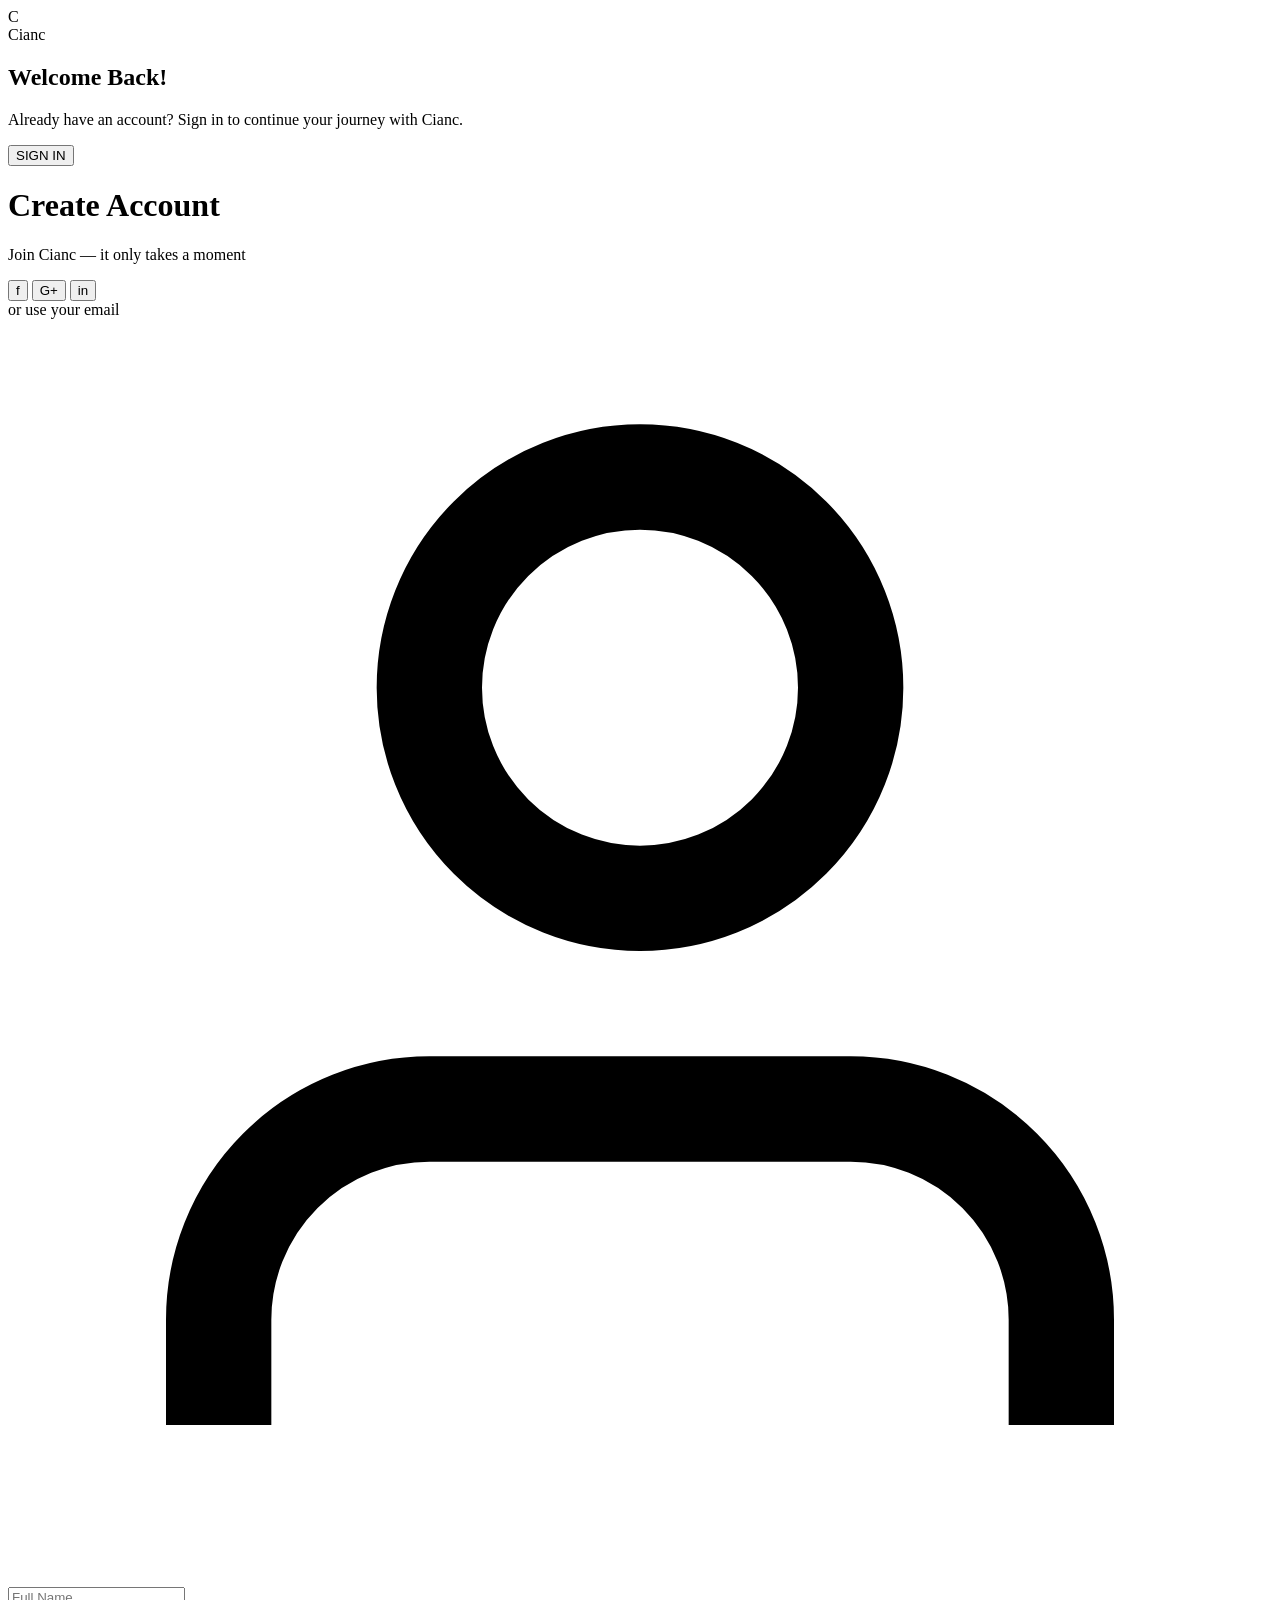
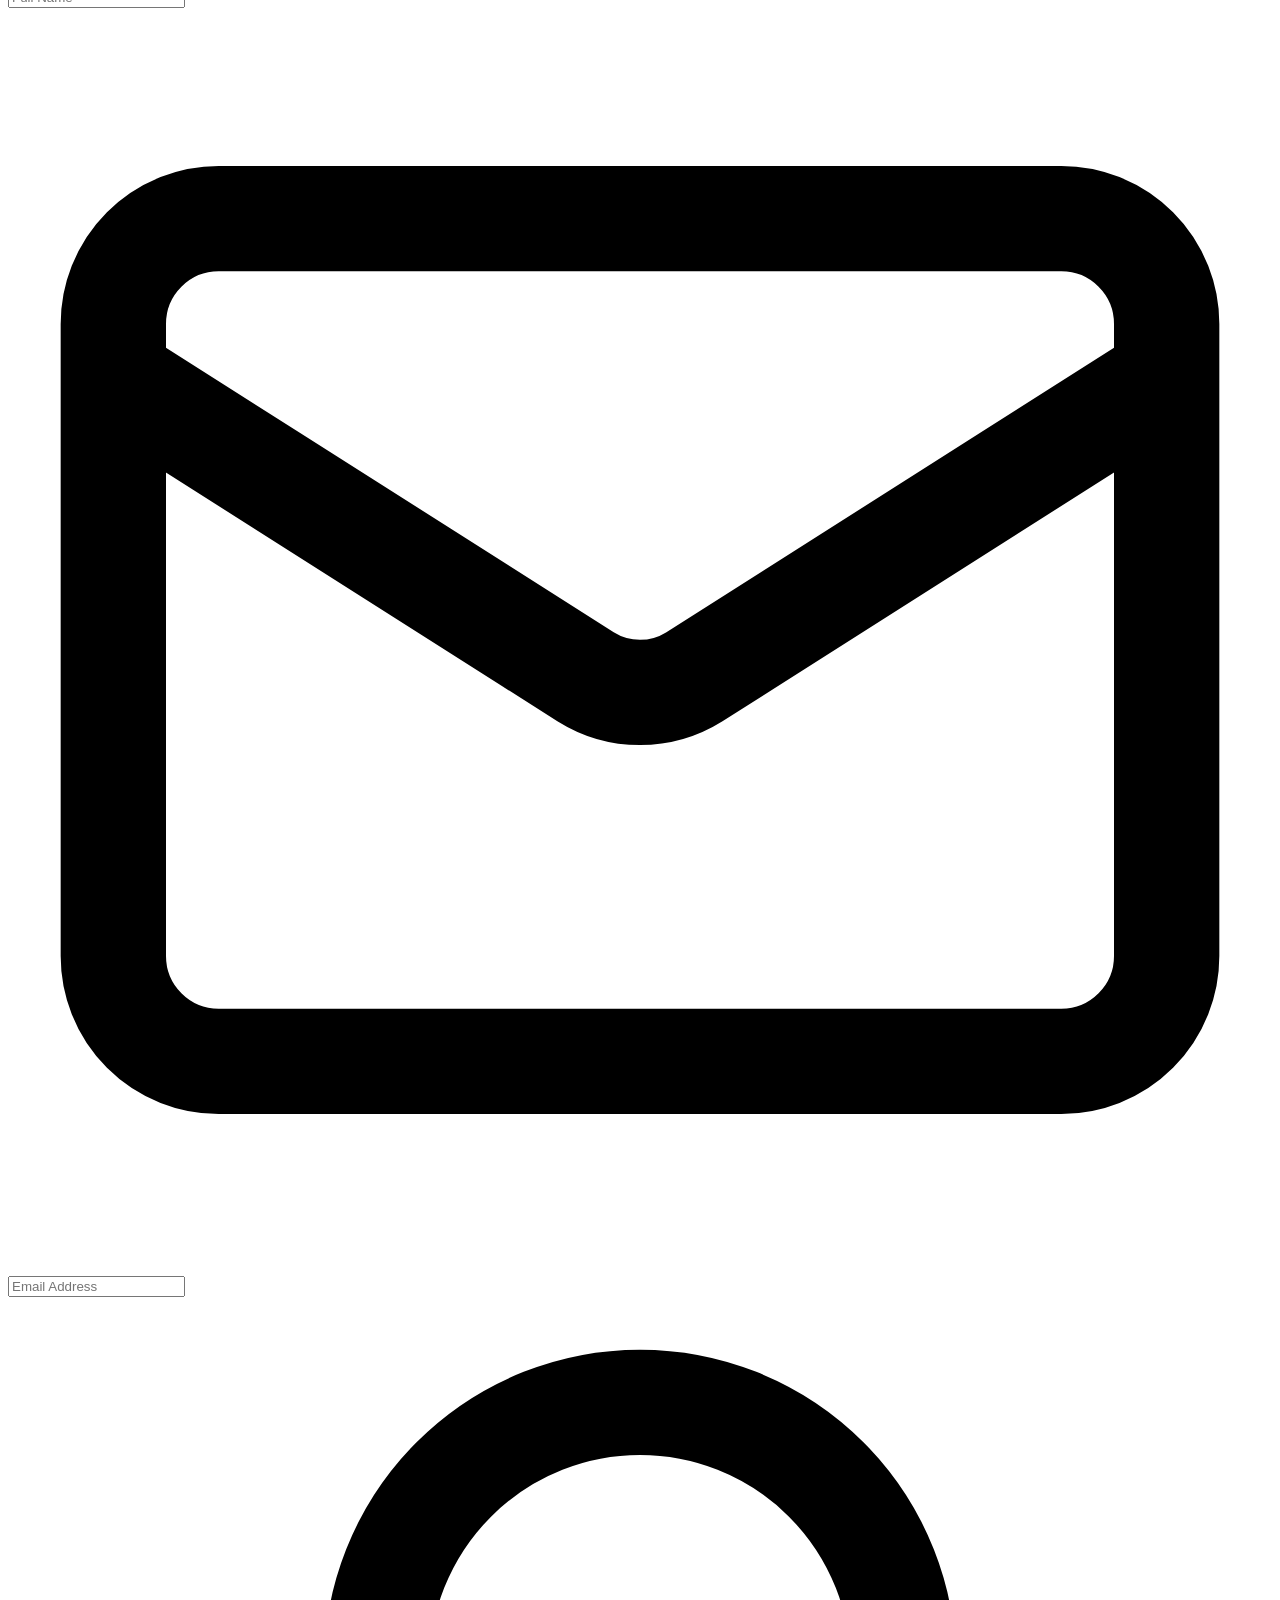
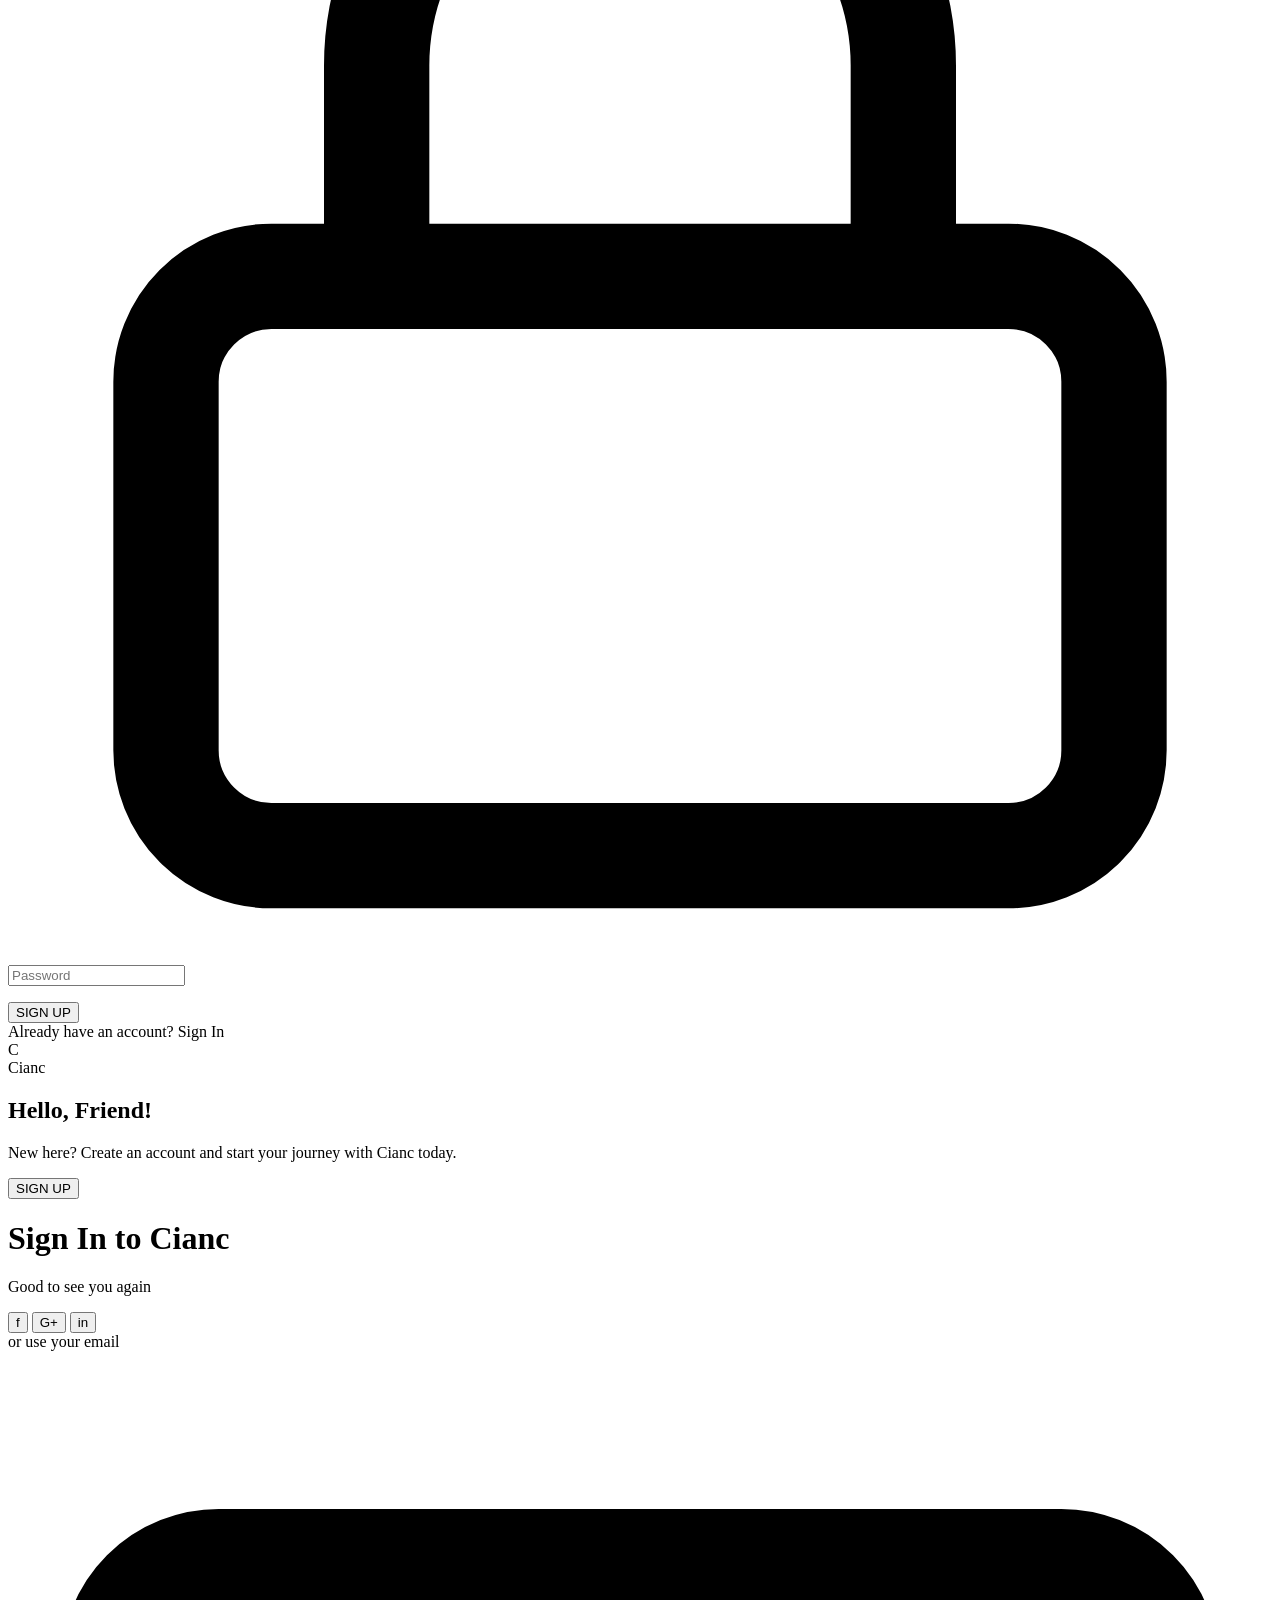
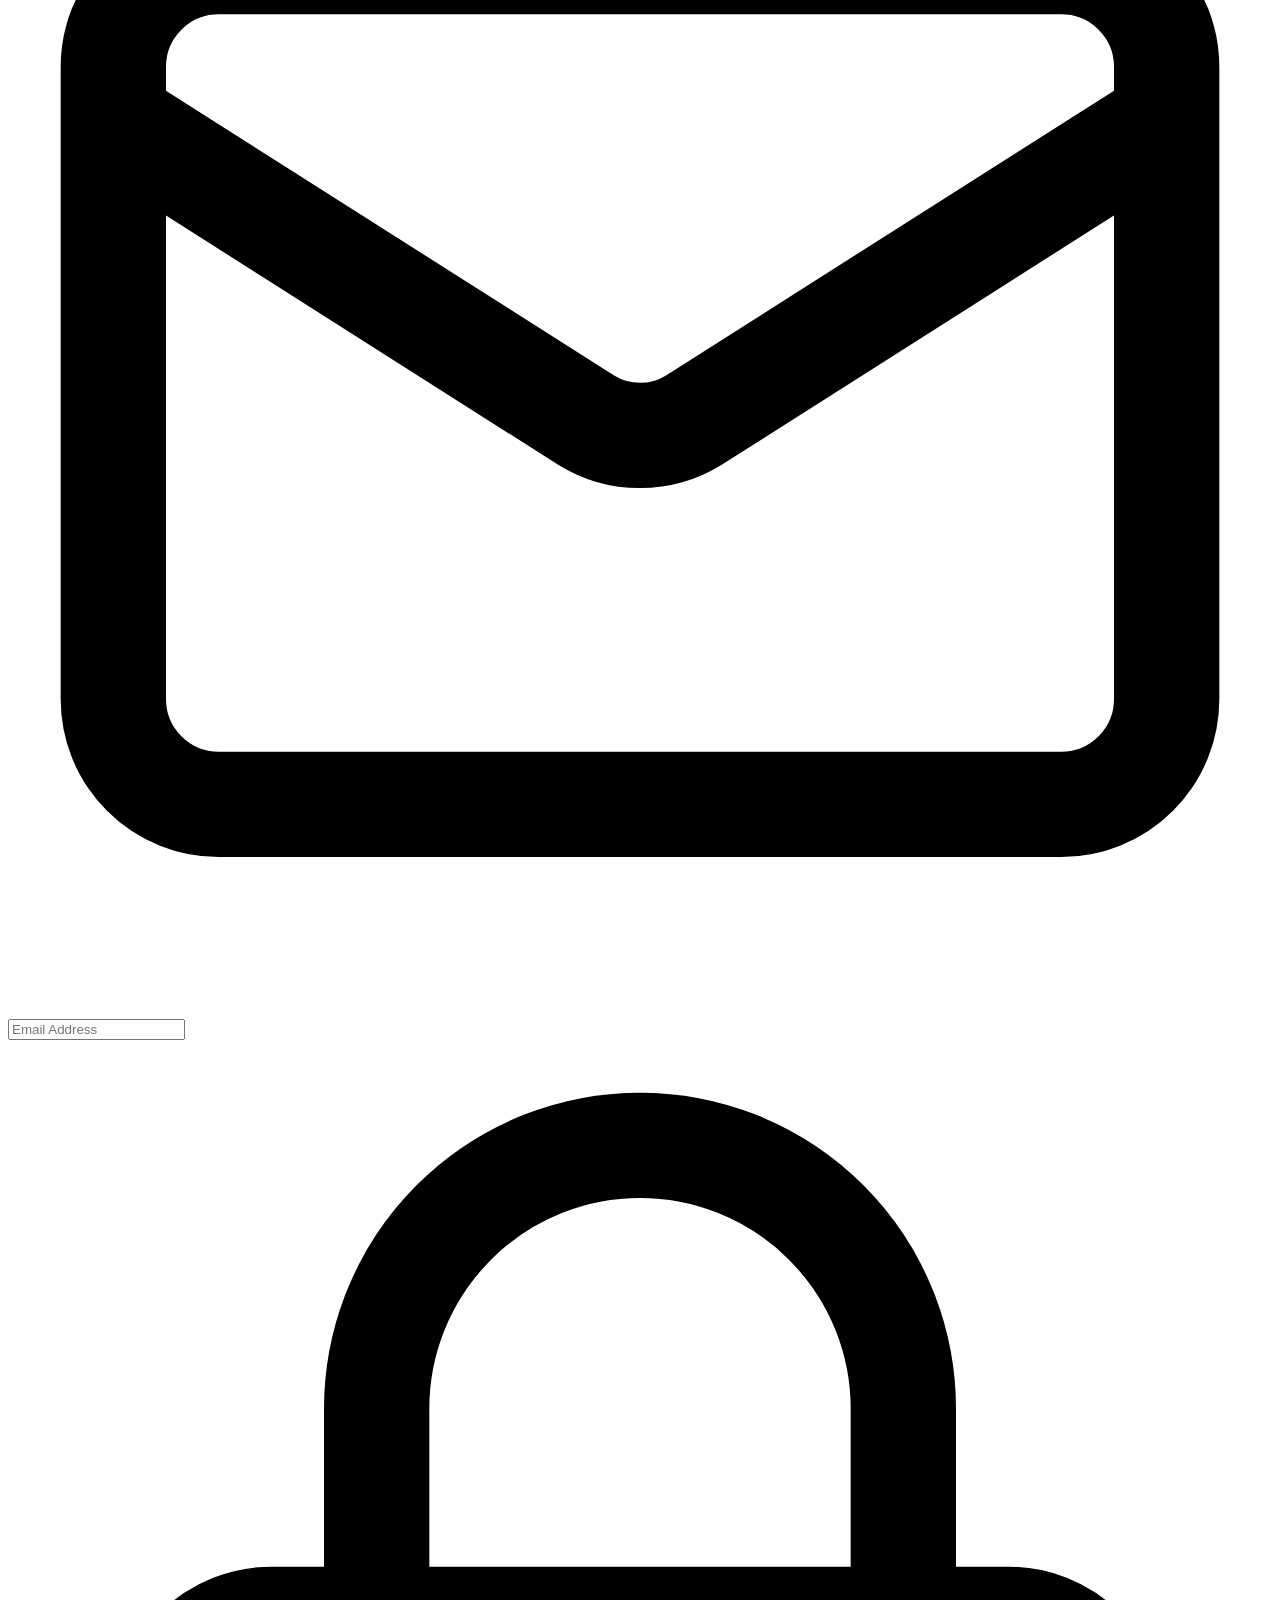
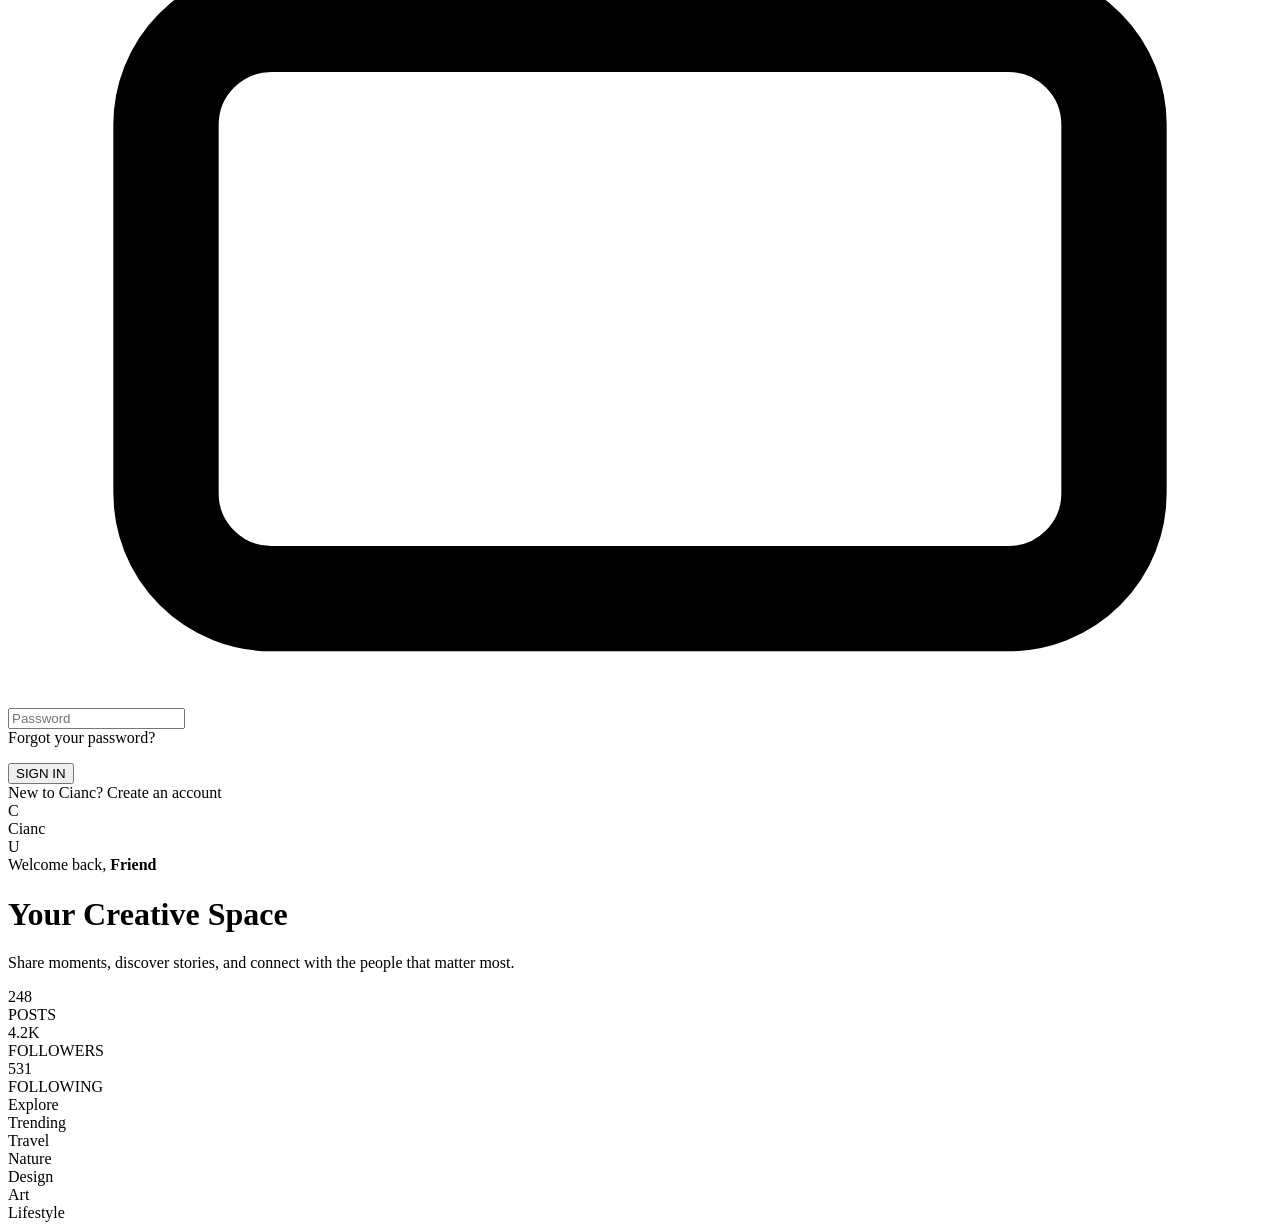
==== index.html @ 4370575b "Rename Home/index.html to index.html" ====
<!DOCTYPE html>
<html lang="en">
<head>
  <meta charset="UTF-8">
  <meta name="viewport" content="width=device-width, initial-scale=1.0">
  <title>Cianc</title>
  <link rel="preconnect" href="https://fonts.googleapis.com">
  <link href="https://fonts.googleapis.com/css2?family=Playfair+Display:wght@700&family=DM+Sans:wght@300;400;500;600&display=swap" rel="stylesheet">
  <link rel="stylesheet" href="style.css">
</head>
<body>

<div id="bg"></div>
<div class="toast" id="toast"></div>

<!-- ====== SIGNUP ====== -->
<div class="view active" id="view-signup">
  <div class="split-card">
    <div class="panel">
      <div class="panel-brand">
        <div class="panel-icon">C</div>
        <span class="panel-name">Cianc</span>
      </div>
      <div class="panel-body">
        <h2>Welcome Back!</h2>
        <p>Already have an account? Sign in to continue your journey with Cianc.</p>
        <button class="btn-outline" onclick="go('login')">SIGN IN</button>
      </div>
    </div>
    <div class="form-panel">
      <h1>Create Account</h1>
      <p class="sub">Join Cianc — it only takes a moment</p>
      <div class="socials">
        <button class="soc-btn">f</button>
        <button class="soc-btn">G+</button>
        <button class="soc-btn">in</button>
      </div>
      <div class="divider">or use your email</div>
      <div class="field">
        <svg viewBox="0 0 24 24" fill="none" stroke="currentColor" stroke-width="2"><path d="M20 21v-2a4 4 0 0 0-4-4H8a4 4 0 0 0-4 4v2"/><circle cx="12" cy="7" r="4"/></svg>
        <input type="text" id="su-name" placeholder="Full Name">
      </div>
      <div class="field">
        <svg viewBox="0 0 24 24" fill="none" stroke="currentColor" stroke-width="2"><rect x="2" y="4" width="20" height="16" rx="2"/><path d="m22 7-8.97 5.7a1.94 1.94 0 0 1-2.06 0L2 7"/></svg>
        <input type="email" id="su-email" placeholder="Email Address">
      </div>
      <div class="field">
        <svg viewBox="0 0 24 24" fill="none" stroke="currentColor" stroke-width="2"><rect x="3" y="11" width="18" height="11" rx="2"/><path d="M7 11V7a5 5 0 0 1 10 0v4"/></svg>
        <input type="password" id="su-pass" placeholder="Password">
      </div>
      <p class="errmsg" id="su-err"></p>
      <button class="btn-primary" id="su-btn" onclick="doSignup()">
        <span class="lbl">SIGN UP</span>
        <div class="spin"></div>
      </button>
      <div class="link-row">Already have an account? <a onclick="go('login')">Sign In</a></div>
    </div>
  </div>
</div>

<!-- ====== LOGIN ====== -->
<div class="view" id="view-login">
  <div class="split-card reverse">
    <div class="panel panel-right">
      <div class="panel-brand">
        <div class="panel-icon">C</div>
        <span class="panel-name">Cianc</span>
      </div>
      <div class="panel-body">
        <h2>Hello, Friend!</h2>
        <p>New here? Create an account and start your journey with Cianc today.</p>
        <button class="btn-outline" onclick="go('signup')">SIGN UP</button>
      </div>
    </div>
    <div class="form-panel form-panel-left">
      <h1>Sign In to Cianc</h1>
      <p class="sub">Good to see you again</p>
      <div class="socials">
        <button class="soc-btn">f</button>
        <button class="soc-btn">G+</button>
        <button class="soc-btn">in</button>
      </div>
      <div class="divider">or use your email</div>
      <div class="field">
        <svg viewBox="0 0 24 24" fill="none" stroke="currentColor" stroke-width="2"><rect x="2" y="4" width="20" height="16" rx="2"/><path d="m22 7-8.97 5.7a1.94 1.94 0 0 1-2.06 0L2 7"/></svg>
        <input type="email" id="li-email" placeholder="Email Address">
      </div>
      <div class="field">
        <svg viewBox="0 0 24 24" fill="none" stroke="currentColor" stroke-width="2"><rect x="3" y="11" width="18" height="11" rx="2"/><path d="M7 11V7a5 5 0 0 1 10 0v4"/></svg>
        <input type="password" id="li-pass" placeholder="Password">
      </div>
      <div class="forgot"><a>Forgot your password?</a></div>
      <p class="errmsg" id="li-err"></p>
      <button class="btn-primary" id="li-btn" onclick="doLogin()">
        <span class="lbl">SIGN IN</span>
        <div class="spin"></div>
      </button>
      <div class="link-row">New to Cianc? <a onclick="go('signup')">Create an account</a></div>
    </div>
  </div>
</div>

<!-- ====== HOME ====== -->
<div class="view" id="view-home">
  <nav class="nav">
    <div class="nav-brand">
      <div class="nav-icon">C</div>
      <span class="nav-title">Cianc</span>
    </div>
    <div class="nav-av" id="nav-av">U</div>
  </nav>
  <div class="home-inner">
    <div class="hero">
      <div class="hero-greet">Welcome back, <strong id="uname">Friend</strong></div>
      <h1>Your Creative Space</h1>
      <p>Share moments, discover stories, and connect with the people that matter most.</p>
    </div>
    <div class="stats">
      <div class="stat"><div class="stat-n">248</div><div class="stat-l">POSTS</div></div>
      <div class="stat"><div class="stat-n">4.2K</div><div class="stat-l">FOLLOWERS</div></div>
      <div class="stat"><div class="stat-n">531</div><div class="stat-l">FOLLOWING</div></div>
    </div>
    <div class="sec-title">Explore</div>
    <div class="grid">
      <div class="tile t1"><span class="tile-lbl">Trending</span></div>
      <div class="tile t2"><span class="tile-lbl">Travel</span></div>
      <div class="tile t3"><span class="tile-lbl">Nature</span></div>
      <div class="tile t4"><span class="tile-lbl">Design</span></div>
      <div class="tile t5"><span class="tile-lbl">Art</span></div>
      <div class="tile t6"><span class="tile-lbl">Lifestyle</span></div>
    </div>
  </div>
</div>

<script src="script.js"></script>
</body>
</html>
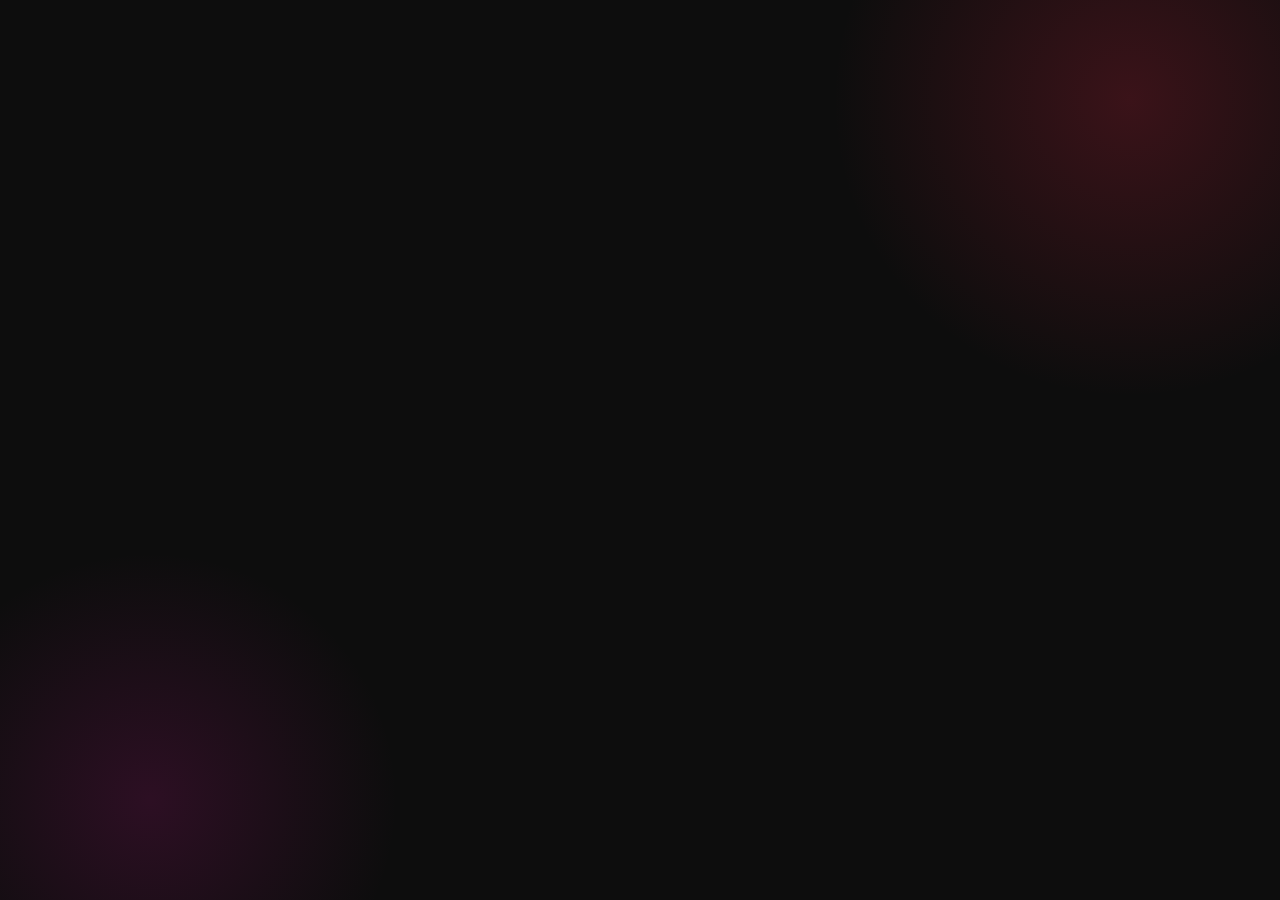
==== commit 93a7cc55: "Update index.html" ====
--- a/index.html
+++ b/index.html
@@ -10,128 +10,37 @@
 </head>
 <body>
 
-<div id="bg"></div>
-<div class="toast" id="toast"></div>
+  <div id="bg"></div>
 
-<!-- ====== SIGNUP ====== -->
-<div class="view active" id="view-signup">
-  <div class="split-card">
-    <div class="panel">
-      <div class="panel-brand">
-        <div class="panel-icon">C</div>
-        <span class="panel-name">Cianc</span>
-      </div>
-      <div class="panel-body">
-        <h2>Welcome Back!</h2>
-        <p>Already have an account? Sign in to continue your journey with Cianc.</p>
-        <button class="btn-outline" onclick="go('login')">SIGN IN</button>
-      </div>
+  <div class="landing">
+
+    <!-- Logo -->
+    <div class="brand">
+      <div class="brand-icon">C</div>
+      <span class="brand-name">Cianc</span>
     </div>
-    <div class="form-panel">
-      <h1>Create Account</h1>
-      <p class="sub">Join Cianc — it only takes a moment</p>
-      <div class="socials">
-        <button class="soc-btn">f</button>
-        <button class="soc-btn">G+</button>
-        <button class="soc-btn">in</button>
-      </div>
-      <div class="divider">or use your email</div>
-      <div class="field">
-        <svg viewBox="0 0 24 24" fill="none" stroke="currentColor" stroke-width="2"><path d="M20 21v-2a4 4 0 0 0-4-4H8a4 4 0 0 0-4 4v2"/><circle cx="12" cy="7" r="4"/></svg>
-        <input type="text" id="su-name" placeholder="Full Name">
-      </div>
-      <div class="field">
-        <svg viewBox="0 0 24 24" fill="none" stroke="currentColor" stroke-width="2"><rect x="2" y="4" width="20" height="16" rx="2"/><path d="m22 7-8.97 5.7a1.94 1.94 0 0 1-2.06 0L2 7"/></svg>
-        <input type="email" id="su-email" placeholder="Email Address">
-      </div>
-      <div class="field">
-        <svg viewBox="0 0 24 24" fill="none" stroke="currentColor" stroke-width="2"><rect x="3" y="11" width="18" height="11" rx="2"/><path d="M7 11V7a5 5 0 0 1 10 0v4"/></svg>
-        <input type="password" id="su-pass" placeholder="Password">
-      </div>
-      <p class="errmsg" id="su-err"></p>
-      <button class="btn-primary" id="su-btn" onclick="doSignup()">
-        <span class="lbl">SIGN UP</span>
-        <div class="spin"></div>
-      </button>
-      <div class="link-row">Already have an account? <a onclick="go('login')">Sign In</a></div>
+
+    <!-- Hero Text -->
+    <h1 class="landing-title">Your Creative Space</h1>
+    <p class="landing-sub">Share moments, discover stories, and connect with the people that matter most to you.</p>
+
+    <!-- Buttons -->
+    <div class="landing-btns">
+      <a href="signup.html" class="btn-grad">Get Started</a>
+      <a href="login.html" class="btn-ghost">Sign In</a>
     </div>
+
+    <!-- Decorative tiles preview -->
+    <div class="preview-grid">
+      <div class="pt t1"></div>
+      <div class="pt t2"></div>
+      <div class="pt t3"></div>
+      <div class="pt t4"></div>
+      <div class="pt t5"></div>
+      <div class="pt t6"></div>
+    </div>
+
   </div>
-</div>
 
-<!-- ====== LOGIN ====== -->
-<div class="view" id="view-login">
-  <div class="split-card reverse">
-    <div class="panel panel-right">
-      <div class="panel-brand">
-        <div class="panel-icon">C</div>
-        <span class="panel-name">Cianc</span>
-      </div>
-      <div class="panel-body">
-        <h2>Hello, Friend!</h2>
-        <p>New here? Create an account and start your journey with Cianc today.</p>
-        <button class="btn-outline" onclick="go('signup')">SIGN UP</button>
-      </div>
-    </div>
-    <div class="form-panel form-panel-left">
-      <h1>Sign In to Cianc</h1>
-      <p class="sub">Good to see you again</p>
-      <div class="socials">
-        <button class="soc-btn">f</button>
-        <button class="soc-btn">G+</button>
-        <button class="soc-btn">in</button>
-      </div>
-      <div class="divider">or use your email</div>
-      <div class="field">
-        <svg viewBox="0 0 24 24" fill="none" stroke="currentColor" stroke-width="2"><rect x="2" y="4" width="20" height="16" rx="2"/><path d="m22 7-8.97 5.7a1.94 1.94 0 0 1-2.06 0L2 7"/></svg>
-        <input type="email" id="li-email" placeholder="Email Address">
-      </div>
-      <div class="field">
-        <svg viewBox="0 0 24 24" fill="none" stroke="currentColor" stroke-width="2"><rect x="3" y="11" width="18" height="11" rx="2"/><path d="M7 11V7a5 5 0 0 1 10 0v4"/></svg>
-        <input type="password" id="li-pass" placeholder="Password">
-      </div>
-      <div class="forgot"><a>Forgot your password?</a></div>
-      <p class="errmsg" id="li-err"></p>
-      <button class="btn-primary" id="li-btn" onclick="doLogin()">
-        <span class="lbl">SIGN IN</span>
-        <div class="spin"></div>
-      </button>
-      <div class="link-row">New to Cianc? <a onclick="go('signup')">Create an account</a></div>
-    </div>
-  </div>
-</div>
-
-<!-- ====== HOME ====== -->
-<div class="view" id="view-home">
-  <nav class="nav">
-    <div class="nav-brand">
-      <div class="nav-icon">C</div>
-      <span class="nav-title">Cianc</span>
-    </div>
-    <div class="nav-av" id="nav-av">U</div>
-  </nav>
-  <div class="home-inner">
-    <div class="hero">
-      <div class="hero-greet">Welcome back, <strong id="uname">Friend</strong></div>
-      <h1>Your Creative Space</h1>
-      <p>Share moments, discover stories, and connect with the people that matter most.</p>
-    </div>
-    <div class="stats">
-      <div class="stat"><div class="stat-n">248</div><div class="stat-l">POSTS</div></div>
-      <div class="stat"><div class="stat-n">4.2K</div><div class="stat-l">FOLLOWERS</div></div>
-      <div class="stat"><div class="stat-n">531</div><div class="stat-l">FOLLOWING</div></div>
-    </div>
-    <div class="sec-title">Explore</div>
-    <div class="grid">
-      <div class="tile t1"><span class="tile-lbl">Trending</span></div>
-      <div class="tile t2"><span class="tile-lbl">Travel</span></div>
-      <div class="tile t3"><span class="tile-lbl">Nature</span></div>
-      <div class="tile t4"><span class="tile-lbl">Design</span></div>
-      <div class="tile t5"><span class="tile-lbl">Art</span></div>
-      <div class="tile t6"><span class="tile-lbl">Lifestyle</span></div>
-    </div>
-  </div>
-</div>
-
-<script src="script.js"></script>
 </body>
 </html>
--- a/style.css
+++ b/style.css
@@ -0,0 +1,582 @@
+*, *::before, *::after {
+  box-sizing: border-box;
+  margin: 0;
+  padding: 0;
+}
+
+:root {
+  --grad: linear-gradient(135deg, #f09433 0%, #e6683c 25%, #dc2743 50%, #cc2366 75%, #bc1888 100%);
+}
+
+html, body {
+  width: 100%;
+  height: 100%;
+  font-family: 'DM Sans', Arial, sans-serif;
+  background: #0d0d0d;
+  overflow: hidden;
+}
+
+/* ── BACKGROUND ── */
+#bg {
+  position: fixed;
+  inset: 0;
+  z-index: 0;
+  background: #0d0d0d;
+  overflow: hidden;
+}
+#bg::before {
+  content: '';
+  position: absolute;
+  width: 600px;
+  height: 600px;
+  border-radius: 50%;
+  background: radial-gradient(circle, rgba(220,39,67,0.22) 0%, transparent 70%);
+  top: -200px;
+  right: -150px;
+  animation: blob 7s ease-in-out infinite;
+}
+#bg::after {
+  content: '';
+  position: absolute;
+  width: 500px;
+  height: 500px;
+  border-radius: 50%;
+  background: radial-gradient(circle, rgba(188,24,136,0.18) 0%, transparent 70%);
+  bottom: -150px;
+  left: -100px;
+  animation: blob 9s ease-in-out infinite reverse;
+}
+@keyframes blob {
+  0%, 100% { transform: scale(1); }
+  50% { transform: scale(1.2); }
+}
+
+/* ── VIEWS ── */
+.view {
+  position: fixed;
+  inset: 0;
+  z-index: 1;
+  display: flex;
+  align-items: center;
+  justify-content: center;
+  opacity: 0;
+  pointer-events: none;
+  transition: opacity 0.5s ease, transform 0.5s ease;
+  transform: translateY(20px);
+}
+.view.active {
+  opacity: 1;
+  pointer-events: all;
+  transform: translateY(0);
+}
+
+/* ── SPLIT CARD ── */
+.split-card {
+  display: flex;
+  width: 800px;
+  max-width: 96vw;
+  min-height: 520px;
+  border-radius: 28px;
+  overflow: hidden;
+  box-shadow: 0 40px 100px rgba(0,0,0,0.7);
+  border: 1px solid rgba(255,255,255,0.07);
+}
+.split-card.reverse {
+  flex-direction: row-reverse;
+}
+
+/* ── GRADIENT PANEL ── */
+.panel {
+  width: 290px;
+  flex-shrink: 0;
+  background: var(--grad);
+  padding: 44px 36px;
+  display: flex;
+  flex-direction: column;
+  justify-content: space-between;
+  position: relative;
+  overflow: hidden;
+}
+.panel-right {
+  border-radius: 0 28px 28px 0;
+}
+.panel::before {
+  content: '';
+  position: absolute;
+  width: 220px;
+  height: 220px;
+  border-radius: 50%;
+  background: rgba(255,255,255,0.12);
+  top: -70px;
+  right: -70px;
+}
+.panel::after {
+  content: '';
+  position: absolute;
+  width: 160px;
+  height: 160px;
+  border-radius: 50%;
+  background: rgba(255,255,255,0.08);
+  bottom: -50px;
+  left: -50px;
+}
+.panel-brand {
+  display: flex;
+  align-items: center;
+  gap: 10px;
+  z-index: 1;
+}
+.panel-icon {
+  width: 38px;
+  height: 38px;
+  border-radius: 10px;
+  background: rgba(255,255,255,0.25);
+  display: flex;
+  align-items: center;
+  justify-content: center;
+  font-size: 18px;
+  font-weight: 700;
+  color: #fff;
+  font-family: 'Playfair Display', Georgia, serif;
+}
+.panel-name {
+  font-family: 'Playfair Display', Georgia, serif;
+  font-size: 22px;
+  color: #fff;
+  font-weight: 700;
+}
+.panel-body {
+  z-index: 1;
+}
+.panel-body h2 {
+  font-family: 'Playfair Display', Georgia, serif;
+  font-size: 27px;
+  color: #fff;
+  margin-bottom: 12px;
+  line-height: 1.2;
+}
+.panel-body p {
+  font-size: 14px;
+  color: rgba(255,255,255,0.75);
+  line-height: 1.65;
+  font-weight: 300;
+}
+
+/* ── FORM PANEL ── */
+.form-panel {
+  flex: 1;
+  background: rgba(18,18,18,0.98);
+  padding: 48px 44px;
+  display: flex;
+  flex-direction: column;
+  justify-content: center;
+}
+.form-panel-left {
+  border-radius: 28px 0 0 28px;
+}
+.form-panel h1 {
+  font-family: 'Playfair Display', Georgia, serif;
+  font-size: 28px;
+  color: #fff;
+  margin-bottom: 6px;
+}
+.form-panel .sub {
+  font-size: 13px;
+  color: rgba(255,255,255,0.38);
+  margin-bottom: 26px;
+  font-weight: 300;
+}
+
+/* ── SOCIAL BUTTONS ── */
+.socials {
+  display: flex;
+  gap: 10px;
+  margin-bottom: 18px;
+}
+.soc-btn {
+  flex: 1;
+  height: 44px;
+  border-radius: 12px;
+  background: rgba(255,255,255,0.05);
+  border: 1px solid rgba(255,255,255,0.11);
+  color: rgba(255,255,255,0.55);
+  font-size: 14px;
+  cursor: pointer;
+  display: flex;
+  align-items: center;
+  justify-content: center;
+  font-family: 'DM Sans', Arial, sans-serif;
+  transition: background 0.2s, color 0.2s;
+}
+.soc-btn:hover {
+  background: rgba(255,255,255,0.1);
+  color: #fff;
+}
+
+/* ── DIVIDER ── */
+.divider {
+  display: flex;
+  align-items: center;
+  gap: 10px;
+  color: rgba(255,255,255,0.22);
+  font-size: 12px;
+  margin: 14px 0;
+}
+.divider::before,
+.divider::after {
+  content: '';
+  flex: 1;
+  height: 1px;
+  background: rgba(255,255,255,0.1);
+}
+
+/* ── INPUTS ── */
+.field {
+  position: relative;
+  margin-bottom: 13px;
+}
+.field svg {
+  position: absolute;
+  left: 15px;
+  top: 50%;
+  transform: translateY(-50%);
+  width: 15px;
+  height: 15px;
+  color: rgba(255,255,255,0.28);
+  pointer-events: none;
+}
+.field input {
+  width: 100%;
+  height: 50px;
+  padding: 0 16px 0 42px;
+  background: rgba(255,255,255,0.06);
+  border: 1px solid rgba(255,255,255,0.1);
+  border-radius: 13px;
+  color: #fff;
+  font-family: 'DM Sans', Arial, sans-serif;
+  font-size: 14px;
+  outline: none;
+  transition: border-color 0.2s, box-shadow 0.2s;
+}
+.field input::placeholder {
+  color: rgba(255,255,255,0.28);
+}
+.field input:focus {
+  border-color: #dc2743;
+  box-shadow: 0 0 0 3px rgba(220,39,67,0.13);
+  background: rgba(255,255,255,0.08);
+}
+
+/* ── ERROR ── */
+.errmsg {
+  color: #ff6b6b;
+  font-size: 12px;
+  padding-left: 4px;
+  margin-top: -6px;
+  margin-bottom: 8px;
+  display: none;
+}
+.errmsg.show {
+  display: block;
+}
+
+/* ── FORGOT ── */
+.forgot {
+  text-align: right;
+  margin-top: -4px;
+  margin-bottom: 12px;
+  font-size: 12px;
+}
+.forgot a {
+  background: var(--grad);
+  -webkit-background-clip: text;
+  -webkit-text-fill-color: transparent;
+  background-clip: text;
+  cursor: pointer;
+}
+
+/* ── PRIMARY BUTTON ── */
+.btn-primary {
+  width: 100%;
+  height: 52px;
+  border-radius: 14px;
+  background: var(--grad);
+  border: none;
+  color: #fff;
+  font-family: 'DM Sans', Arial, sans-serif;
+  font-size: 14px;
+  font-weight: 600;
+  letter-spacing: 1.2px;
+  cursor: pointer;
+  margin-top: 6px;
+  position: relative;
+  overflow: hidden;
+  transition: transform 0.2s, box-shadow 0.2s;
+}
+.btn-primary:hover {
+  transform: translateY(-2px);
+  box-shadow: 0 14px 34px rgba(220,39,67,0.32);
+}
+.btn-primary:active {
+  transform: none;
+}
+.btn-primary .spin {
+  display: none;
+  width: 18px;
+  height: 18px;
+  margin: 0 auto;
+  border: 2px solid rgba(255,255,255,0.35);
+  border-top-color: #fff;
+  border-radius: 50%;
+  animation: spin 0.6s linear infinite;
+}
+@keyframes spin {
+  to { transform: rotate(360deg); }
+}
+.btn-primary.loading .lbl {
+  display: none;
+}
+.btn-primary.loading .spin {
+  display: block;
+}
+
+/* ── OUTLINE BUTTON (panel) ── */
+.btn-outline {
+  width: 100%;
+  height: 48px;
+  border-radius: 24px;
+  background: transparent;
+  border: 2px solid rgba(255,255,255,0.55);
+  color: #fff;
+  font-family: 'DM Sans', Arial, sans-serif;
+  font-size: 13px;
+  font-weight: 600;
+  letter-spacing: 1px;
+  cursor: pointer;
+  margin-top: 22px;
+  z-index: 1;
+  position: relative;
+  transition: background 0.2s;
+}
+.btn-outline:hover {
+  background: rgba(255,255,255,0.15);
+}
+
+/* ── LINK ROW ── */
+.link-row {
+  text-align: center;
+  margin-top: 18px;
+  font-size: 13px;
+  color: rgba(255,255,255,0.38);
+}
+.link-row a {
+  background: var(--grad);
+  -webkit-background-clip: text;
+  -webkit-text-fill-color: transparent;
+  background-clip: text;
+  cursor: pointer;
+  font-weight: 500;
+}
+
+/* ── HOME ── */
+#view-home {
+  flex-direction: column;
+  overflow-y: auto;
+  overflow-x: hidden;
+  align-items: stretch;
+}
+.nav {
+  position: sticky;
+  top: 0;
+  background: rgba(10,10,10,0.92);
+  backdrop-filter: blur(14px);
+  border-bottom: 1px solid rgba(255,255,255,0.06);
+  height: 62px;
+  display: flex;
+  align-items: center;
+  justify-content: space-between;
+  padding: 0 30px;
+  z-index: 10;
+  flex-shrink: 0;
+}
+.nav-brand {
+  display: flex;
+  align-items: center;
+  gap: 10px;
+}
+.nav-icon {
+  width: 34px;
+  height: 34px;
+  border-radius: 10px;
+  background: var(--grad);
+  display: flex;
+  align-items: center;
+  justify-content: center;
+  font-size: 16px;
+  font-weight: 700;
+  color: #fff;
+  font-family: 'Playfair Display', Georgia, serif;
+}
+.nav-title {
+  font-family: 'Playfair Display', Georgia, serif;
+  font-size: 22px;
+  background: var(--grad);
+  -webkit-background-clip: text;
+  -webkit-text-fill-color: transparent;
+  background-clip: text;
+}
+.nav-av {
+  width: 36px;
+  height: 36px;
+  border-radius: 50%;
+  background: var(--grad);
+  display: flex;
+  align-items: center;
+  justify-content: center;
+  font-size: 14px;
+  font-weight: 600;
+  color: #fff;
+  cursor: pointer;
+}
+.home-inner {
+  max-width: 860px;
+  margin: 0 auto;
+  padding: 50px 24px 70px;
+  width: 100%;
+}
+.hero {
+  text-align: center;
+  padding: 30px 0 36px;
+}
+.hero-greet {
+  font-size: 13px;
+  color: rgba(255,255,255,0.35);
+  margin-bottom: 10px;
+}
+.hero-greet strong {
+  color: rgba(255,255,255,0.65);
+  font-weight: 500;
+}
+.hero h1 {
+  font-family: 'Playfair Display', Georgia, serif;
+  font-size: 48px;
+  line-height: 1.1;
+  background: var(--grad);
+  -webkit-background-clip: text;
+  -webkit-text-fill-color: transparent;
+  background-clip: text;
+  margin-bottom: 14px;
+}
+.hero p {
+  font-size: 15px;
+  color: rgba(255,255,255,0.38);
+  max-width: 400px;
+  margin: 0 auto;
+  line-height: 1.7;
+  font-weight: 300;
+}
+.stats {
+  display: grid;
+  grid-template-columns: repeat(3, 1fr);
+  gap: 14px;
+  margin: 28px 0;
+}
+.stat {
+  background: rgba(255,255,255,0.04);
+  border: 1px solid rgba(255,255,255,0.07);
+  border-radius: 18px;
+  padding: 26px;
+  text-align: center;
+}
+.stat-n {
+  font-family: 'Playfair Display', Georgia, serif;
+  font-size: 34px;
+  background: var(--grad);
+  -webkit-background-clip: text;
+  -webkit-text-fill-color: transparent;
+  background-clip: text;
+}
+.stat-l {
+  font-size: 11px;
+  color: rgba(255,255,255,0.3);
+  margin-top: 4px;
+  letter-spacing: 0.6px;
+}
+.sec-title {
+  font-family: 'Playfair Display', Georgia, serif;
+  font-size: 19px;
+  color: #fff;
+  margin: 32px 0 14px;
+}
+.grid {
+  display: grid;
+  grid-template-columns: repeat(3, 1fr);
+  gap: 10px;
+}
+.tile {
+  aspect-ratio: 1;
+  border-radius: 16px;
+  position: relative;
+  overflow: hidden;
+  cursor: pointer;
+}
+.t1 { background: var(--grad); }
+.t2 { background: linear-gradient(135deg, #4facfe, #00f2fe); }
+.t3 { background: linear-gradient(135deg, #43e97b, #38f9d7); }
+.t4 { background: linear-gradient(135deg, #fa709a, #fee140); }
+.t5 { background: linear-gradient(135deg, #a18cd1, #fbc2eb); }
+.t6 { background: linear-gradient(135deg, #ffecd2, #fcb69f); }
+.tile::after {
+  content: '';
+  position: absolute;
+  inset: 0;
+  background: rgba(0,0,0,0);
+  transition: background 0.2s;
+}
+.tile:hover::after {
+  background: rgba(0,0,0,0.25);
+}
+.tile-lbl {
+  position: absolute;
+  bottom: 12px;
+  left: 12px;
+  color: #fff;
+  font-size: 12px;
+  font-weight: 500;
+  z-index: 1;
+  text-shadow: 0 2px 6px rgba(0,0,0,0.35);
+}
+
+/* ── TOAST ── */
+.toast {
+  position: fixed;
+  bottom: 28px;
+  left: 50%;
+  transform: translateX(-50%) translateY(16px);
+  background: rgba(25,25,25,0.96);
+  border: 1px solid rgba(255,255,255,0.1);
+  color: #fff;
+  font-size: 13px;
+  padding: 11px 22px;
+  border-radius: 50px;
+  backdrop-filter: blur(14px);
+  opacity: 0;
+  transition: all 0.3s;
+  z-index: 999;
+  white-space: nowrap;
+}
+.toast.show {
+  opacity: 1;
+  transform: translateX(-50%) translateY(0);
+}
+
+/* ── RESPONSIVE ── */
+@media (max-width: 640px) {
+  .split-card { flex-direction: column !important; }
+  .panel { width: 100%; padding: 28px 24px; border-radius: 28px 28px 0 0 !important; }
+  .form-panel { padding: 28px 22px; border-radius: 0 0 28px 28px !important; }
+  .stats { grid-template-columns: repeat(2, 1fr); }
+  .grid { grid-template-columns: repeat(2, 1fr); }
+  .hero h1 { font-size: 34px; }
+    }
+  
